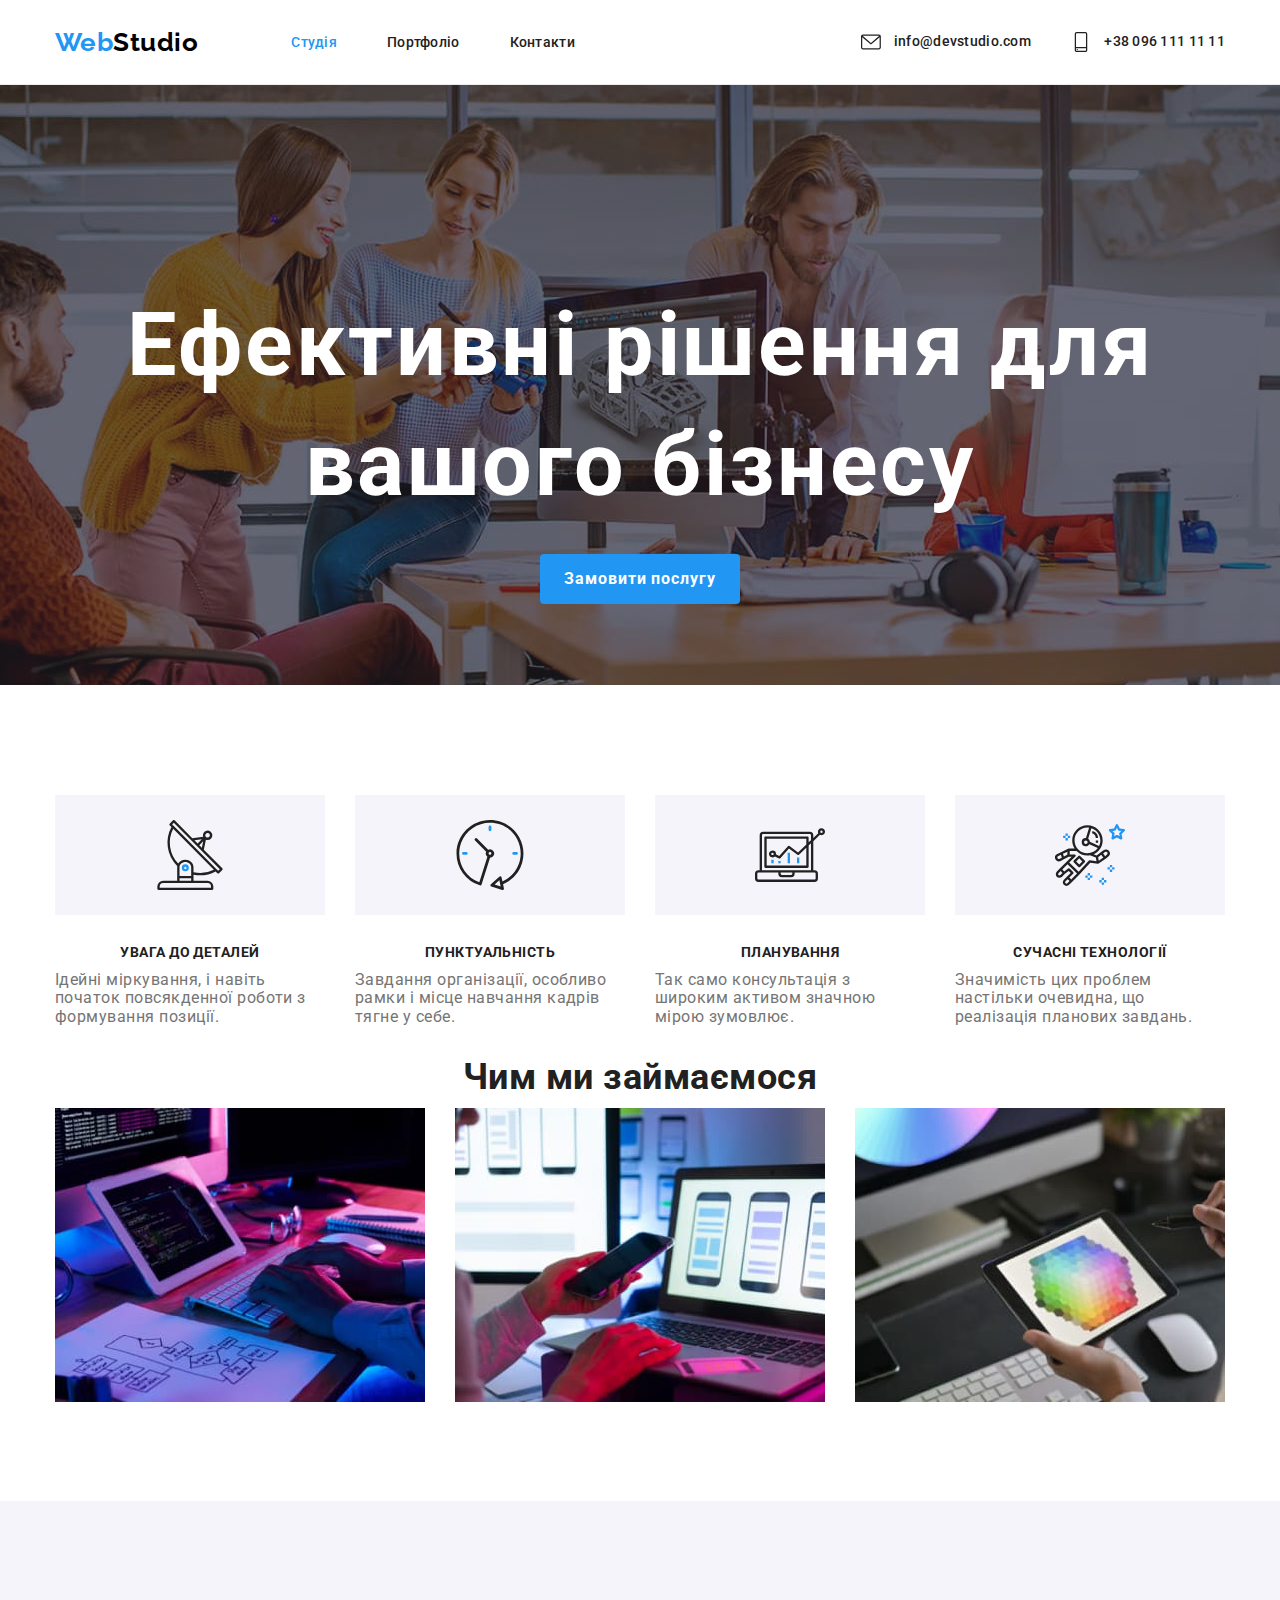
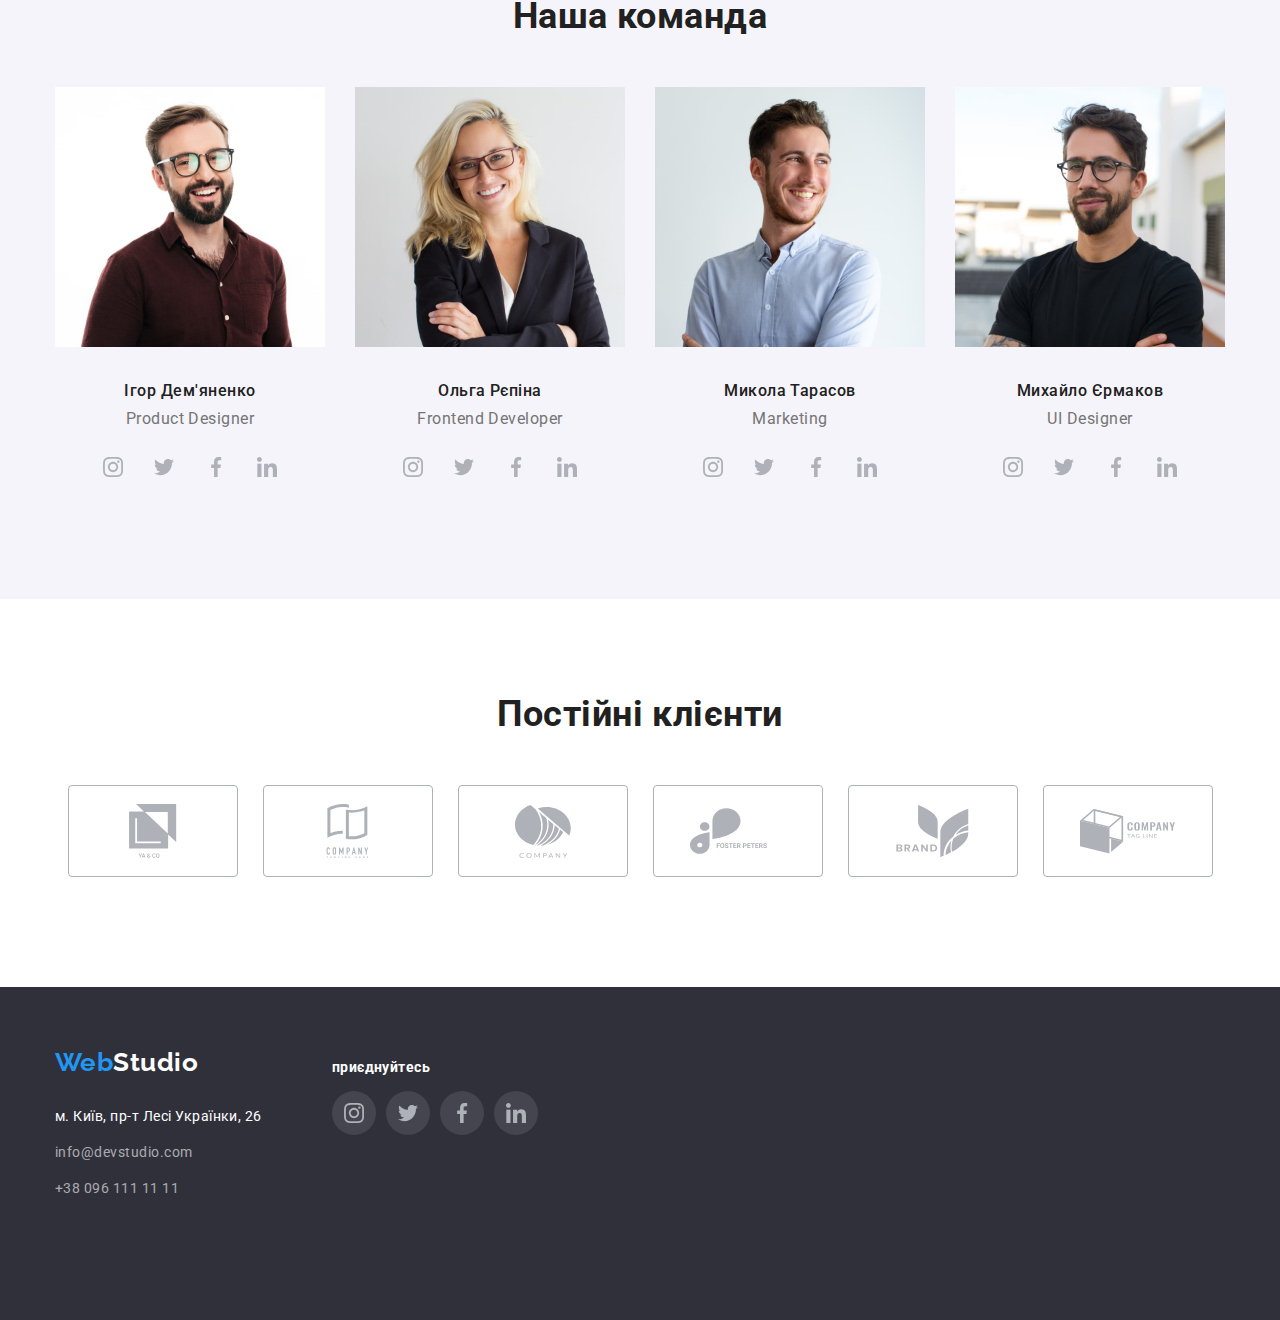
==== index.html @ b3a4cdea "add svg" ====
<!DOCTYPE html>
<html lang="uk">
  <head>
    <meta charset="UTF-8" />
    <meta name="viewport" content="width=device-width, initial-scale=1.0" />
    <title>home work 2</title>
    <link
      href="https://fonts.googleapis.com/css2?family=Raleway:wght@700&family=Roboto:wght@400;500;700;900&display=swap"
      rel="stylesheet"
    />
    <link
      rel="stylesheet"
      href="https://cdnjs.cloudflare.com/ajax/libs/modern-normalize/2.0.0/modern-normalize.min.css"
    />
    <link rel="stylesheet" href="./css/styles.css" />
  </head>
  <body>
    <header class="header">
      <div class="container">
        <nav class="site-nav">
          <a href="./index.html" lang="en" class="header-logo ref"
            ><span class="accent">Web</span>Studio</a
          >
          <ul class="nav-list">
            <li class="list item"><a href="./index.html" class="current-link ref">Студія</a></li>
            <li class="list item"><a href="./portfolio.html" class="link ref">Портфоліо</a></li>
            <li class="list item"><a href="" class="link ref">Контакти</a></li>
          </ul>
        </nav>
        <ul class="site-address">
          <li class="list item">
            <a href="mailto:example@mail.ua" class="address-link ref">
              <svg class="link-icon"><use href="./images/symbol-defs.svg#icon-envelope"></use></svg>
              info@devstudio.com
            </a>
          </li>
          <li class="list item">
            <a href="tel:+14251234563" class="address-link ref">
              <svg class="link-icon">
                <use href="./images/symbol-defs.svg#icon-smartphone"></use>
              </svg>
              +38 096 111 11 11
            </a>
          </li>
        </ul>
      </div>
    </header>
    <main>
      <section class="hero overlay">
        <div class="hero-title container">
          <h1>
            Ефективні рішення для<br />
            вашого бізнесу
          </h1>
          <button type="button" class="button">Замовити послугу</button>
        </div>
      </section>
      <section class="features">
        <div class="container section">
          <ul class="features-list">
            <li class="list item detail">
              <h3 class="title">УВАГА ДО ДЕТАЛЕЙ</h3>
              <p>Ідейні міркування, і навіть початок повсякденної роботи з формування позиції.</p>
            </li>
            <li class="list item punctuality">
              <h3 class="title">ПУНКТУАЛЬНІСТЬ</h3>
              <p>Завдання організації, особливо рамки і місце навчання кадрів тягне у себе.</p>
            </li>
            <li class="list item planning">
              <h3 class="title">ПЛАНУВАННЯ</h3>
              <p>Так само консультація з широким активом значною мірою зумовлює.</p>
            </li>
            <li class="list item technologies">
              <h3 class="title">СУЧАСНІ ТЕХНОЛОГІЇ</h3>
              <p>Значимість цих проблем настільки очевидна, що реалізація планових завдань.</p>
            </li>
          </ul>
          <h2 class="title">Чим ми займаємося</h2>
          <div class="doing">
            <ul class="doing-list">
              <li class="list doing-item">
                <img src="./images/box_1.jpg" alt="робоче мычце за компютером" width="370" />
              </li>
              <li class="list doing-item">
                <img src="./images/box_2.jpg" alt="фото ноутбука" width="370" />
              </li>
              <li class="list doing-item">
                <img src="./images/box_3.jpg" alt="фото планшету" width="370" />
              </li>
            </ul>
          </div>
        </div>
      </section>
      <section class="team">
        <div class="container section">
          <h2 class="title">Наша команда</h2>
          <ul class="team-list">
            <li class="list item">
              <img src="./images/demianchenco.jpg" alt="фото людини" width="270" />
              <h3>Ігор Дем'яненко</h3>
              <p>Product Designer</p>
              <ul class="social-list">
                <li class="social-link list">
                  <svg class="link-icon">
                    <use href="./images/symbol-defs.svg#icon-instagram"></use>
                  </svg>
                  <a href=""></a>
                </li>
                <li class="social-link list">
                  <svg class="link-icon">
                    <use href="./images/symbol-defs.svg#icon-twitter"></use>
                  </svg>
                  <a href=""></a>
                </li>
                <li class="social-link list">
                  <svg class="link-icon">
                    <use href="./images/symbol-defs.svg#icon-facebook"></use>
                  </svg>
                  <a href=""></a>
                </li>
                <li class="social-link list">
                  <svg class="link-icon">
                    <use href="./images/symbol-defs.svg#icon-linkedin"></use>
                  </svg>
                  <a href=""></a>
                </li>
              </ul>
            </li>
            <li class="list item">
              <img src="./images/repina.jpg" alt="фото людини" width="270" />
              <h3>Ольга Рєпіна</h3>
              <p>Frontend Developer</p>
              <ul class="social-list">
                <li class="social-link list">
                  <svg class="link-icon">
                    <use href="./images/symbol-defs.svg#icon-instagram"></use>
                  </svg>
                  <a href=""></a>
                </li>
                <li class="social-link list">
                  <svg class="link-icon">
                    <use href="./images/symbol-defs.svg#icon-twitter"></use>
                  </svg>
                  <a href=""></a>
                </li>
                <li class="social-link list">
                  <svg class="link-icon">
                    <use href="./images/symbol-defs.svg#icon-facebook"></use>
                  </svg>
                  <a href=""></a>
                </li>
                <li class="social-link list">
                  <svg class="link-icon">
                    <use href="./images/symbol-defs.svg#icon-linkedin"></use>
                  </svg>
                  <a href=""></a>
                </li>
              </ul>
            </li>
            <li class="list item">
              <img src="./images/tarasov.jpg" alt="фото людини" width="270" />
              <h3>Микола Тарасов</h3>
              <p>Marketing</p>
              <ul class="social-list">
                <li class="social-link list">
                  <svg class="link-icon">
                    <use href="./images/symbol-defs.svg#icon-instagram"></use>
                  </svg>
                  <a href=""></a>
                </li>
                <li class="social-link list">
                  <svg class="link-icon">
                    <use href="./images/symbol-defs.svg#icon-twitter"></use>
                  </svg>
                  <a href=""></a>
                </li>
                <li class="social-link list">
                  <svg class="link-icon">
                    <use href="./images/symbol-defs.svg#icon-facebook"></use>
                  </svg>
                  <a href=""></a>
                </li>
                <li class="social-link list">
                  <svg class="link-icon">
                    <use href="./images/symbol-defs.svg#icon-linkedin"></use>
                  </svg>
                  <a href=""></a>
                </li>
              </ul>
            </li>
            <li class="list item">
              <img src="./images/ermakov.jpg" alt="фото людини" width="270" />
              <h3>Михайло Єрмаков</h3>
              <p>UI Designer</p>
              <ul class="social-list">
                <li class="social-link list">
                  <svg class="link-icon">
                    <use href="./images/symbol-defs.svg#icon-instagram"></use>
                  </svg>
                  <a href=""></a>
                </li>
                <li class="social-link list">
                  <svg class="link-icon">
                    <use href="./images/symbol-defs.svg#icon-twitter"></use>
                  </svg>
                  <a href=""></a>
                </li>
                <li class="social-link list">
                  <svg class="link-icon">
                    <use href="./images/symbol-defs.svg#icon-facebook"></use>
                  </svg>
                  <a href=""></a>
                </li>
                <li class="social-link list">
                  <svg class="link-icon">
                    <use href="./images/symbol-defs.svg#icon-linkedin"></use>
                  </svg>
                  <a href=""></a>
                </li>
              </ul>
            </li>
          </ul>
        </div>
      </section>
      <section class="clients">
        <div class="container section">
          <h2 class="title">Постійні клієнти</h2>
          <ul class="clients-list">
            <li class="client list">
              <div class="box">
                <svg class="client-icon">
                  <use href="./images/symbol-defs.svg#icon-client_1"></use>
                </svg>
              </div>
            </li>
            <li class="client list">
              <div class="box">
                <svg class="client-icon">
                  <use href="./images/symbol-defs.svg#icon-client_2"></use>
                </svg>
              </div>
            </li>
            <li class="client list">
              <div class="box">
                <svg class="client-icon">
                  <use href="./images/symbol-defs.svg#icon-client_3"></use>
                </svg>
              </div>
            </li>
            <li class="client list">
              <div class="box">
                <svg class="client-icon">
                  <use href="./images/symbol-defs.svg#icon-client_4"></use>
                </svg>
              </div>
            </li>
            <li class="client list">
              <div class="box">
                <svg class="client-icon">
                  <use href="./images/symbol-defs.svg#icon-client_5"></use>
                </svg>
              </div>
            </li>
            <li class="client list">
              <div class="box">
                <svg class="client-icon">
                  <use href="./images/symbol-defs.svg#icon-client_6"></use>
                </svg>
              </div>
            </li>
          </ul>
        </div>
      </section>
    </main>
    <footer class="footer">
      <div class="container footer-container">
        <div>
          <a href="./index.html" lang="en" class="footer-logo ref"
            ><span class="accent">Web</span>Studio</a
          >
          <address class="address">
            <ul class="address-list">
              <li class="list item">м. Київ, пр-т Лесі Українки, 26</li>
              <li class="list item">
                <a href="mailto:info@devstudio.com" class="link ref">info@devstudio.com</a>
              </li>
              <li class="list item">
                <a href="tel:+380961111111" class="link ref">+38 096 111 11 11</a>
              </li>
            </ul>
          </address>
        </div>
        <div class="connetion-links">
          <h2 class="title">приєднуйтесь</h2>
          <ul class="connection-list">
            <li class="connection-link list">
              <svg class="connection-icon">
                <use href="./images/symbol-defs.svg#icon-instagram"></use>
              </svg>
              <a href=""></a>
            </li>
            <li class="connection-link list">
              <svg class="connection-icon">
                <use href="./images/symbol-defs.svg#icon-twitter"></use>
              </svg>
              <a href=""></a>
            </li>
            <li class="connection-link list">
              <svg class="connection-icon">
                <use href="./images/symbol-defs.svg#icon-facebook"></use>
              </svg>
              <a href=""></a>
            </li>
            <li class="connection-link list">
              <svg class="connection-icon">
                <use href="./images/symbol-defs.svg#icon-linkedin"></use>
              </svg>
              <a href=""></a>
            </li>
          </ul>
        </div>
      </div>
    </footer>
  </body>
</html>
---- css/styles.css ----
/* колір Заголовків #212121; */
/* колір тексту #757575; */
/* додатковий колір тексту #FFFFFF; */
/* колір акценту #2196F3; */

/* колір бекграунду #FFFFFF; */
/* додатковий колір бекграунду #F5F4FA; */
/* колір  хедер/футер #2F303A; */

:root {
  --title-text-color: #212121;
  --text-color: #757575;
  --accent-color: #2196f3;
  --white-text-color: #ffffff;

  --background-color: #ffffff;
  --background-grey-color: #f5f4fa;
  --background-dark-color: #2f303a;
}

.list {
  list-style: none;
}

.ref {
  text-decoration: none;
}

body {
  color: var(--text-color);
  font-family: Roboto, sans-serif;
  font-weight: 400;
  letter-spacing: 0.03em;
}

/* -------Common------- */

.container {
  width: 1200px;
  padding-left: 15px;
  padding-right: 15px;
  margin: auto;
}
.section {
  padding-top: 94px;
  padding-bottom: 94px;
}

.accent {
  color: var(--accent-color);
}

.title {
  color: var(--title-text-color);
  font-weight: 700;
  font-size: 36px;
  line-height: 1.17;
}

/* -------Header------- */

.header {
  border-bottom: 1px solid #ececec;
}

.header .container {
  display: flex;
  justify-content: space-between;
}

.header-logo {
  margin-right: 93px;
  color: #000000;
  font-family: Raleway, sans-serif;
  font-weight: 700;
  font-size: 26px;
  line-height: 1.17;
}

.site-nav {
  display: flex;
  align-items: center;
}

.header .nav-list {
  display: flex;
  margin-top: 0px;
  margin-bottom: 0px;
  padding-left: 0px;
}

.header .nav-list .item:not(:last-child) {
  margin-right: 50px;
}

.header .link,
.header .current-link,
.header .address-link {
  display: block;
  padding-top: 32px;
  padding-bottom: 32px;
}

.header .site-address {
  display: flex;
  margin-top: 0px;
  margin-bottom: 0px;
  padding-left: 0px;
  align-items: center;
}

.header .site-address .item:not(:last-child) {
  margin-right: 40px;
}

.site-nav .link,
.address-link {
  color: var(--title-text-color);
  font-weight: 500;
  font-size: 14px;
  line-height: 1.17;
  letter-spacing: 0.02em;
}

.link-icon {
  vertical-align: middle;
}

.site-nav .current-link {
  color: var(--accent-color);
  font-weight: 500;
  font-size: 14px;
  line-height: 1.17;
  letter-spacing: 0.02em;
}

.header .site-address .contact {
  display: flex;
  justify-content: center;
  align-items: center;
  font-size: 14px;
  font-weight: 500;
  line-height: 16px;
  letter-spacing: 0.02em;
  text-align: left;
  color: #757575;
}

.header .site-address .link-icon {
  margin-right: 10px;
  fill: currentColor;
}

.site-nav .link:hover,
.site-nav .link:focus,
.address-link:hover,
.address-link:focus {
  color: var(--accent-color);
}

/* -------Footer------- */

footer {
  background-color: var(--background-dark-color);
}

.footer-logo {
  display: block;
  padding-top: 60px;
  padding-bottom: 28px;
  color: var(--white-text-color);
  font-family: Raleway, sans-serif;
  font-weight: 700;
  font-size: 26px;
  line-height: 1.17;
}

.address {
  padding-bottom: 60px;
  color: var(--white-text-color);
  font-style: normal;
  font-weight: 400;
  font-size: 14px;
  line-height: 1.7;
}

.address .address-list {
  padding-left: 0px;
  margin-top: 0px;
  margin-bottom: 60px;
}

.address .address-list .item:not(:last-child) {
  margin-bottom: 12px;
}

.address .link {
  color: rgba(255, 255, 255, 0.6);
}

.address .link:hover,
.address .link:focus {
  color: var(--accent-color);
}

.footer-container {
  display: flex;
}

.footer .connetion-links {
  margin-top: 72px;
  margin-left: 70px;
}

.footer .title {
  margin-top: 0px;
  margin-bottom: 20x;
  font-size: 14px;
  font-weight: 700;
  line-height: 16px;
  letter-spacing: 0.03em;
  color: var(--white-text-color);
}

.footer .connection-list {
  display: flex;
  justify-content: space-around;
  padding-left: 0px;
}

.footer .connection-link {
  display: flex;
  width: 44px;
  height: 44px;
  border-radius: 50%;
  justify-content: center;
  align-items: center;
  background-color: #ffffff1a;
  fill: #afb1b8;
}

.footer .connection-list .connection-link:not(:last-child) {
  margin-right: 10px;
}

.footer .connection-icon {
  width: 20px;
  height: 20px;
}

.footer .connection-link:hover {
  background-color: var(--accent-color);
  fill: white;
}

/* -------Main Index--------- */

.hero {
  color: var(--white-text-color);
  background-color: var(--background-dark-color);
  font-weight: 900;
  font-size: 44px;
  line-height: 1.36;
  letter-spacing: 0.06em;
  text-align: center;
}

.overlay {
  height: 600px;
  max-width: 1600px;
  margin-left: auto;
  margin-right: auto;
  background-repeat: no-repeat;
  background-size: cover;
  background-position: center;
  background-image: linear-gradient(to right, rgba(47, 48, 58, 0.4), rgba(47, 48, 58, 0.4)),
    url('../images/head.jpg');
  background-color: var(--background-dark-color);
  background-repeat: no-repeat;
  background-size: cover;
  background-position: center;
}

.hero h1 {
  margin-top: 0px;
  margin-bottom: 0px;
}
.hero .hero-title {
  padding-top: 200px;
}

.hero .button {
  min-width: 200px;
  min-height: 50px;
  border-radius: 4px;
  margin-top: 30px;
  margin-bottom: 200px;
  color: var(--white-text-color);
  background-color: var(--accent-color);
  cursor: pointer;
  font-weight: 700;
  font-size: 16px;
  line-height: 1.88;
  letter-spacing: 0.06em;
  text-align: center;
  border: none;
}

/* Feautures section */

.features > .container .title {
  margin-top: 30px;
  margin-bottom: 10px;
  color: var(--title-text-color);
  font-weight: 700;
  font-size: 36px;
  line-height: 1.17;
  text-align: center;
}

.features h3 {
  margin-top: 0px;
  margin-bottom: 0px;
}

.features .features-list {
  display: flex;
  padding-left: 0px;
}

.features .item {
  width: calc((100% - 90px) / 4);
  margin-right: 30px;
  margin-bottom: 0px;
  border-radius: 4px;
}

.features .item::before {
  display: block;
  content: '';
  height: 120px;
  background-position: center;
  background-repeat: no-repeat;
  background-color: var(--background-grey-color);
}

.detail::before {
  background-image: url('../images/antenna.svg');
}

.punctuality::before {
  background-image: url('../images/clock.svg');
}

.planning::before {
  background-image: url('../images/diagram.svg');
}

.technologies::before {
  background-image: url('../images/astronaut.svg');
}

.features .item:nth-child(4n) {
  margin-right: 0px;
}

.features .features-list .title {
  color: var(--title-text-color);
  font-weight: 700;
  font-size: 14px;
  line-height: 1.14;
  text-align: center;
}

.features .features-list p {
  margin-top: 10px;
  margin-bottom: 0px;
}

.features .doing .doing-list {
  display: flex;
  padding-left: 0px;
  margin-top: 0px;
  margin-bottom: 0px;
}

.features .doing-item:not(:last-child) {
  margin-right: 30px;
}

/* TEAM section */

.team {
  background-color: var(--background-grey-color);
}

.team .title {
  text-align: center;
  margin-bottom: 50px;
}

.team h2 {
  margin-top: 0px;
  margin-bottom: 0px;
}

.team h3 {
  color: var(--title-text-color);
  font-weight: 500;
  font-size: 16px;
  line-height: 1.19;
}

.team .team-list {
  display: flex;
  padding-left: 0px;
}

.team .team-list .item:not(:last-child) {
  margin-right: 30px;
}

.team .team-list h3 {
  margin-top: 30px;
  margin-bottom: 10px;
  text-align: center;
}

.team .team-list p {
  margin-top: 0px;
  margin-bottom: 16px;
  text-align: center;
}

.social-list {
  display: flex;
  justify-content: space-around;
  padding-left: 0px;
  margin-left: 32px;
  margin-right: 32px;
}

.social-link {
  display: flex;
  width: 44px;
  height: 44px;
  border-radius: 50%;
  justify-content: center;
  align-items: center;
  fill: #afb1b8;
}

.link-icon {
  width: 20px;
  height: 20px;
}

.social-link:hover {
  background-color: var(--accent-color);
  fill: white;
}

/* ----------Clients---------- */

.clients {
  text-align: center;
}

.clients .title {
  margin-top: 0px;
  margin-bottom: 50px;
}

.team h2 {
  margin-top: 0px;
  margin-bottom: 0px;
}

.clients-list {
  display: flex;
  padding-left: 0px;
  justify-content: space-around;
}

.client {
  display: flex;
  width: 170px;
  height: 92px;
  border-radius: 4px;
  border: 1px solid #afb1b8;
  justify-content: center;
  align-items: center;
  color: #afb1b8;
}

.client .box {
  width: 106px;
  height: 60px;
  display: flex;
  justify-content: center;
  align-items: center;
}

.client-icon {
  width: 90%;
  height: 90%;
  fill: currentColor
}

.client:hover,
.client:focus {
    color: var(--accent-color);
    border-color: var(--accent-color);
  }

/* -------Main Portfolio--------- */
.button {
  padding: 6px 22px;
  border-radius: 4px;
  color: var(--title-text-color);
  background-color: var(--background-grey-color);
  cursor: pointer;
  font-weight: 500;
  font-size: 16px;
  line-height: 1.63;
}

.button:hover {
  color: var(--white-text-color);
  background-color: var(--accent-color);
  font-weight: 500;
  font-size: 16px;
  line-height: 1.63;
}

.examples h1 {
  display: none;
}

.examples .title {
  color: var(--title-text-color);
  font-weight: 700;
  font-size: 18px;
  line-height: 2;
  letter-spacing: 0.06em;
  text-align: left;
}

.examples .buttons {
  display: flex;
  justify-content: center;
  align-items: flex-start;
  margin-top: 0px;
  margin-bottom: 50px;
  padding-left: 0px;
}

.examples > .buttons .item:not(:last-child) {
  margin-right: 8px;
}

.examples .projects {
  display: flex;
  flex-wrap: wrap;
  padding-left: 0px;
}

.examples > .projects .items {
  width: calc((100% - 60px) / 3);
  margin-right: 30px;
  margin-bottom: 30px;
}

.examples > .projects .items:nth-child(3n) {
  margin-right: 0px;
}

.examples > .projects .items:nth-last-child(-n + 3) {
  margin-bottom: 0px;
}

.examples > .projects .title {
  margin-top: 0px;
  margin-bottom: 0px;
}

.examples > .projects p {
  margin-top: 0px;
  margin-bottom: 0px;
}

.examples > .projects .box {
  padding: 20px 24px;
  border-left: 1px solid #ececec;
  border-right: 1px solid #ececec;
  border-bottom: 1px solid #ececec;
  border-top: 1px solid #ececec;
  align-items: center;
  margin-top: -6px;
}
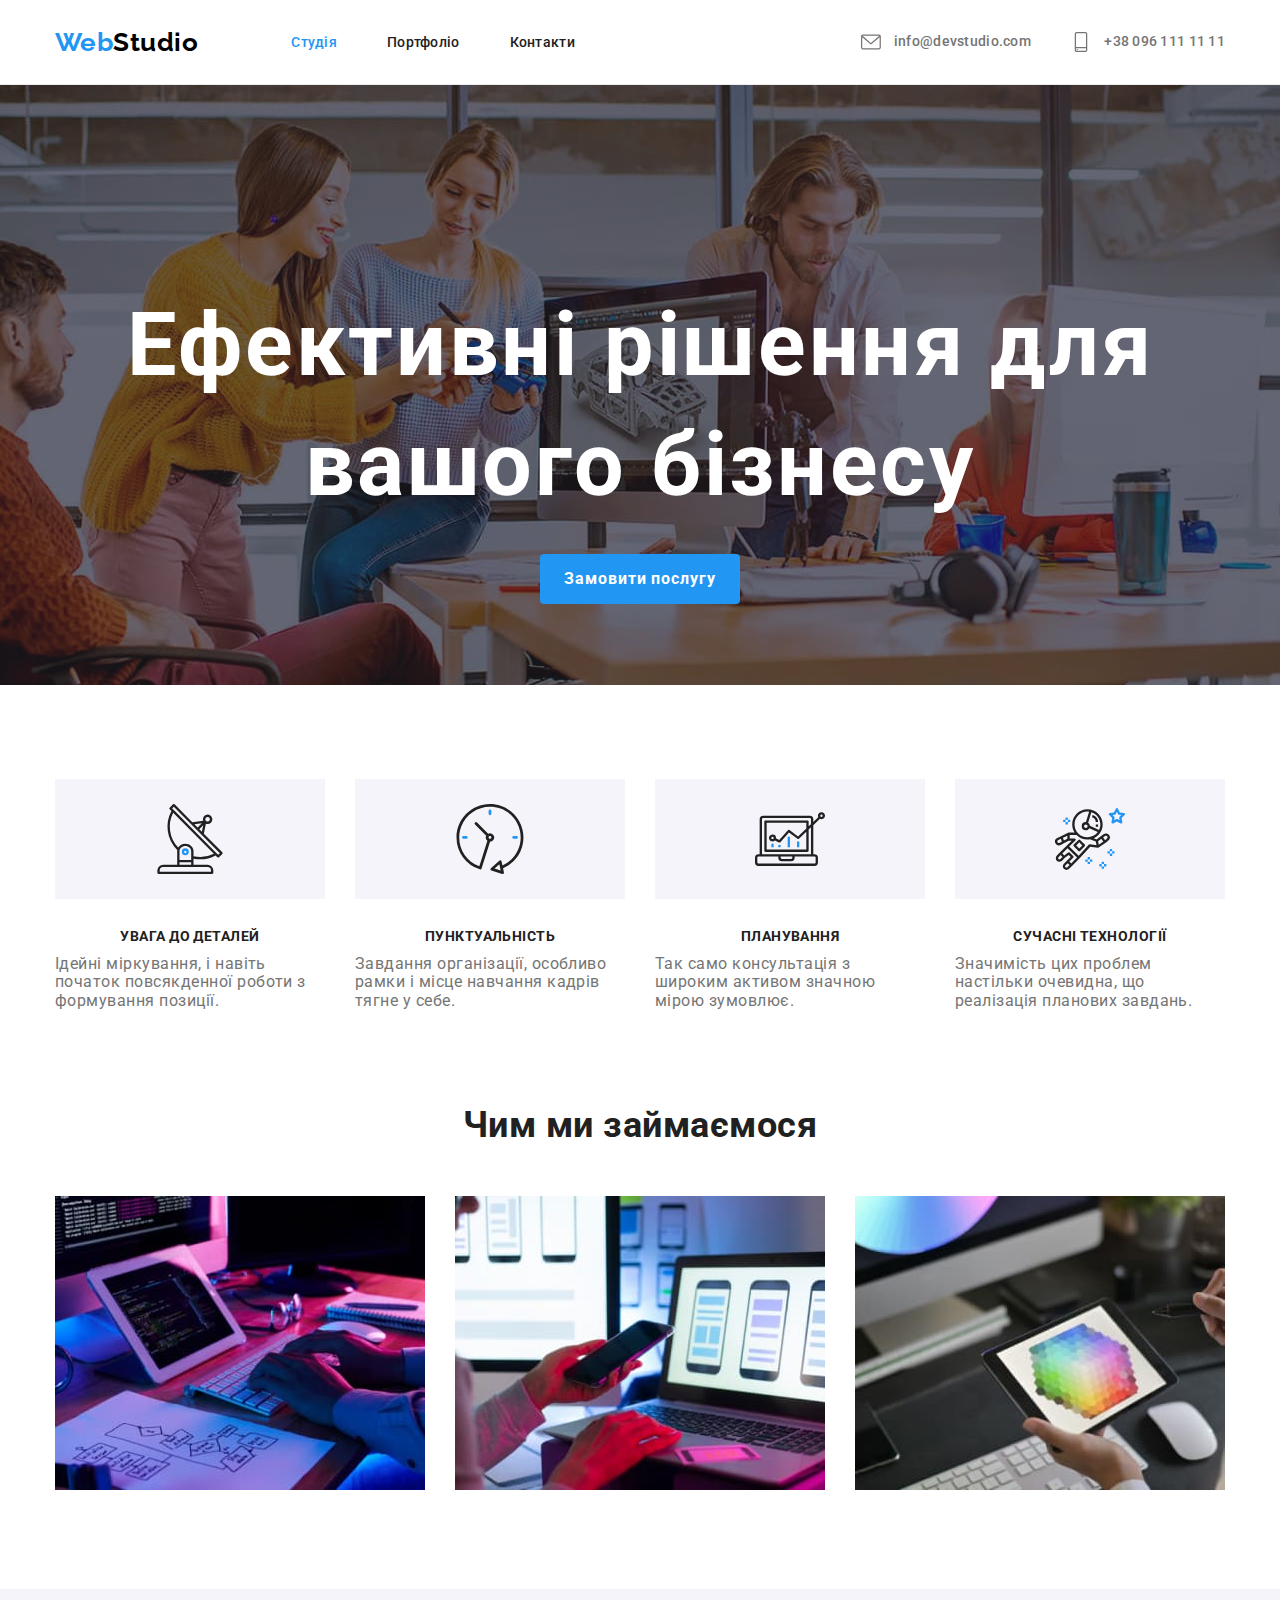
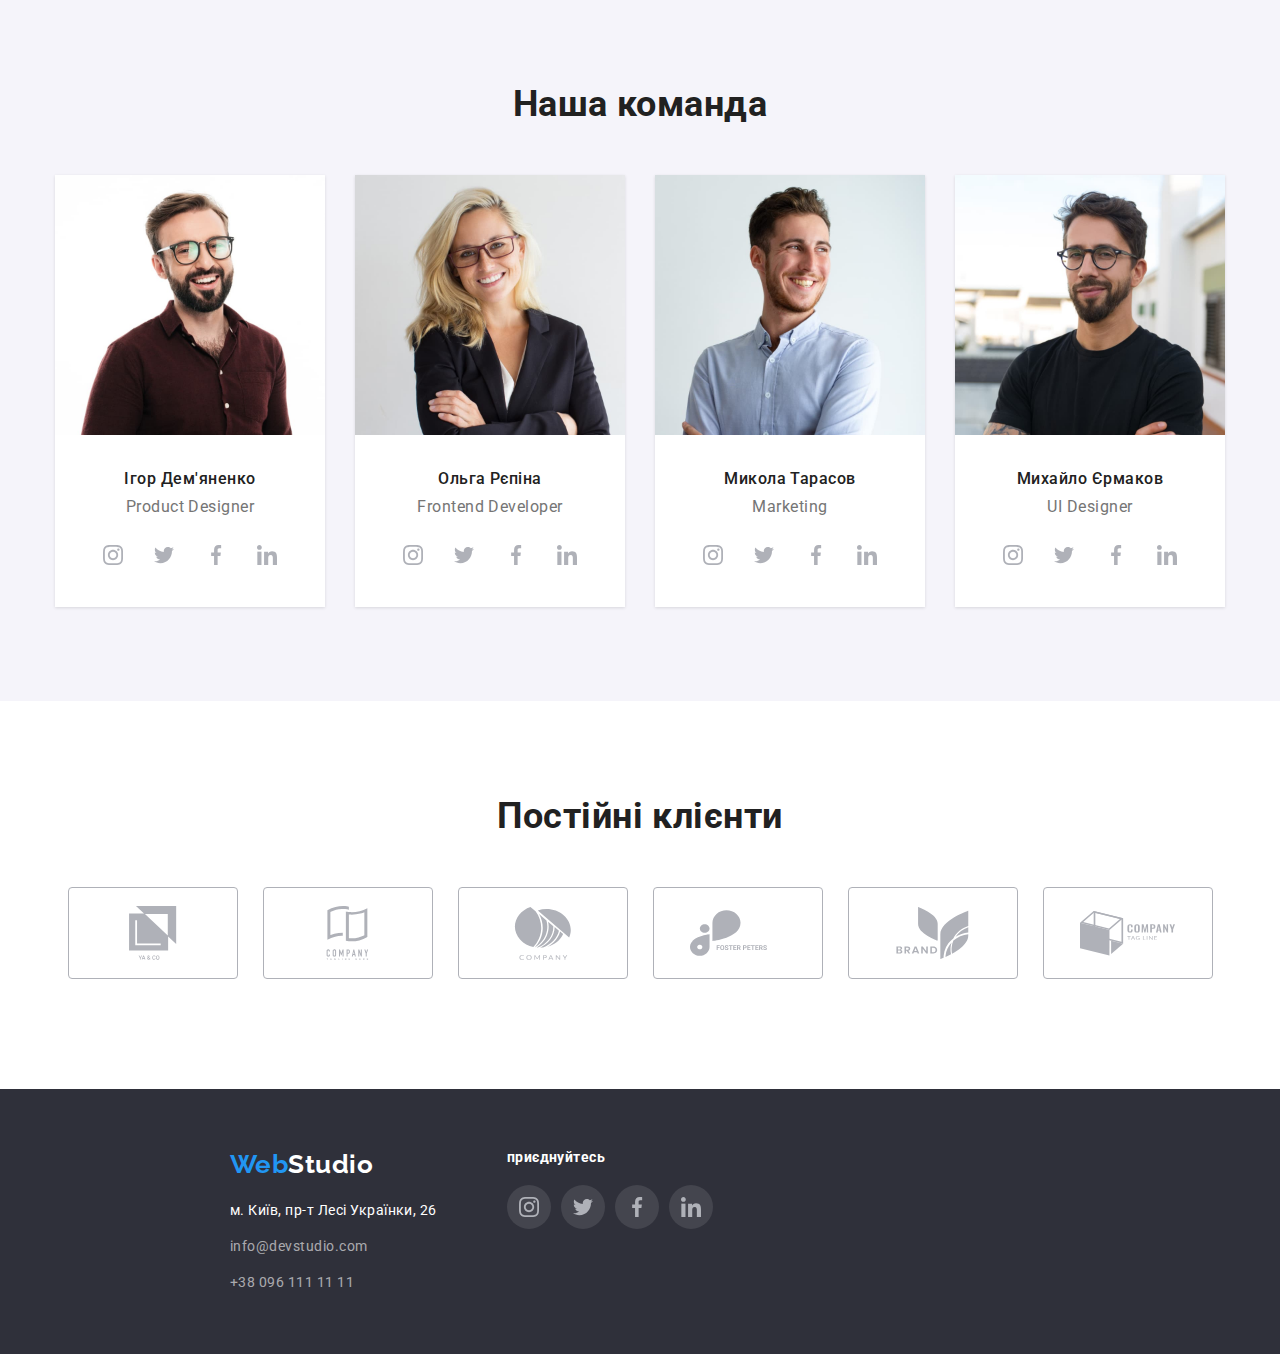
==== commit 5b49713f: "debug" ====
--- a/index.html
+++ b/index.html
@@ -55,7 +55,7 @@
           <button type="button" class="button">Замовити послугу</button>
         </div>
       </section>
-      <section class="features">
+      <section class="specifics">
         <div class="container section">
           <ul class="features-list">
             <li class="list item detail">
@@ -75,7 +75,11 @@
               <p>Значимість цих проблем настільки очевидна, що реалізація планових завдань.</p>
             </li>
           </ul>
-          <h2 class="title">Чим ми займаємося</h2>
+          </div>
+        </div>
+      <section class="features">
+        <div class="container section">
+            <h2 class="title">Чим ми займаємося</h2>
           <div class="doing">
             <ul class="doing-list">
               <li class="list doing-item">
@@ -88,8 +92,9 @@
                 <img src="./images/box_3.jpg" alt="фото планшету" width="370" />
               </li>
             </ul>
-          </div>
-        </div>
+        </div>
+      </section>
+        
       </section>
       <section class="team">
         <div class="container section">
@@ -101,28 +106,31 @@
               <p>Product Designer</p>
               <ul class="social-list">
                 <li class="social-link list">
-                  <svg class="link-icon">
-                    <use href="./images/symbol-defs.svg#icon-instagram"></use>
-                  </svg>
-                  <a href=""></a>
-                </li>
-                <li class="social-link list">
-                  <svg class="link-icon">
-                    <use href="./images/symbol-defs.svg#icon-twitter"></use>
-                  </svg>
-                  <a href=""></a>
-                </li>
-                <li class="social-link list">
-                  <svg class="link-icon">
-                    <use href="./images/symbol-defs.svg#icon-facebook"></use>
-                  </svg>
-                  <a href=""></a>
-                </li>
-                <li class="social-link list">
-                  <svg class="link-icon">
-                    <use href="./images/symbol-defs.svg#icon-linkedin"></use>
-                  </svg>
-                  <a href=""></a>
+                  <a class="link" href="">  
+                    <svg class="link-icon">
+                      <use href="./images/symbol-defs.svg#icon-instagram"></use>
+                    </svg>
+                  </a>
+                </li>
+                <li class="social-link list">
+                    <a class="link" href="">  
+                      <svg class="link-icon">
+                        <use href="./images/symbol-defs.svg#icon-twitter"></use>
+                      </svg>
+                    </a>
+                <li class="social-link list">
+                    <a class="link" href="">  
+                        <svg class="link-icon">
+                        <use href="./images/symbol-defs.svg#icon-facebook"></use>
+                        </svg>
+                    </a>
+                </li>
+                <li class="social-link list">
+                    <a class="link" href="">  
+                        <svg class="link-icon">
+                        <use href="./images/symbol-defs.svg#icon-linkedin"></use>
+                        </svg>
+                    </a>
                 </li>
               </ul>
             </li>
@@ -132,28 +140,31 @@
               <p>Frontend Developer</p>
               <ul class="social-list">
                 <li class="social-link list">
-                  <svg class="link-icon">
-                    <use href="./images/symbol-defs.svg#icon-instagram"></use>
-                  </svg>
-                  <a href=""></a>
-                </li>
-                <li class="social-link list">
-                  <svg class="link-icon">
-                    <use href="./images/symbol-defs.svg#icon-twitter"></use>
-                  </svg>
-                  <a href=""></a>
-                </li>
-                <li class="social-link list">
-                  <svg class="link-icon">
-                    <use href="./images/symbol-defs.svg#icon-facebook"></use>
-                  </svg>
-                  <a href=""></a>
-                </li>
-                <li class="social-link list">
-                  <svg class="link-icon">
-                    <use href="./images/symbol-defs.svg#icon-linkedin"></use>
-                  </svg>
-                  <a href=""></a>
+                  <a class="link" href="">  
+                    <svg class="link-icon">
+                      <use href="./images/symbol-defs.svg#icon-instagram"></use>
+                    </svg>
+                  </a>
+                </li>
+                <li class="social-link list">
+                    <a class="link" href="">  
+                      <svg class="link-icon">
+                        <use href="./images/symbol-defs.svg#icon-twitter"></use>
+                      </svg>
+                    </a>
+                <li class="social-link list">
+                    <a class="link" href="">  
+                        <svg class="link-icon">
+                        <use href="./images/symbol-defs.svg#icon-facebook"></use>
+                        </svg>
+                    </a>
+                </li>
+                <li class="social-link list">
+                    <a class="link" href="">  
+                        <svg class="link-icon">
+                        <use href="./images/symbol-defs.svg#icon-linkedin"></use>
+                        </svg>
+                    </a>
                 </li>
               </ul>
             </li>
@@ -163,28 +174,31 @@
               <p>Marketing</p>
               <ul class="social-list">
                 <li class="social-link list">
-                  <svg class="link-icon">
-                    <use href="./images/symbol-defs.svg#icon-instagram"></use>
-                  </svg>
-                  <a href=""></a>
-                </li>
-                <li class="social-link list">
-                  <svg class="link-icon">
-                    <use href="./images/symbol-defs.svg#icon-twitter"></use>
-                  </svg>
-                  <a href=""></a>
-                </li>
-                <li class="social-link list">
-                  <svg class="link-icon">
-                    <use href="./images/symbol-defs.svg#icon-facebook"></use>
-                  </svg>
-                  <a href=""></a>
-                </li>
-                <li class="social-link list">
-                  <svg class="link-icon">
-                    <use href="./images/symbol-defs.svg#icon-linkedin"></use>
-                  </svg>
-                  <a href=""></a>
+                  <a class="link" href="">  
+                    <svg class="link-icon">
+                      <use href="./images/symbol-defs.svg#icon-instagram"></use>
+                    </svg>
+                  </a>
+                </li>
+                <li class="social-link list">
+                    <a class="link" href="">  
+                      <svg class="link-icon">
+                        <use href="./images/symbol-defs.svg#icon-twitter"></use>
+                      </svg>
+                    </a>
+                <li class="social-link list">
+                    <a class="link" href="">  
+                        <svg class="link-icon">
+                        <use href="./images/symbol-defs.svg#icon-facebook"></use>
+                        </svg>
+                    </a>
+                </li>
+                <li class="social-link list">
+                    <a class="link" href="">  
+                        <svg class="link-icon">
+                        <use href="./images/symbol-defs.svg#icon-linkedin"></use>
+                        </svg>
+                    </a>
                 </li>
               </ul>
             </li>
@@ -194,28 +208,31 @@
               <p>UI Designer</p>
               <ul class="social-list">
                 <li class="social-link list">
-                  <svg class="link-icon">
-                    <use href="./images/symbol-defs.svg#icon-instagram"></use>
-                  </svg>
-                  <a href=""></a>
-                </li>
-                <li class="social-link list">
-                  <svg class="link-icon">
-                    <use href="./images/symbol-defs.svg#icon-twitter"></use>
-                  </svg>
-                  <a href=""></a>
-                </li>
-                <li class="social-link list">
-                  <svg class="link-icon">
-                    <use href="./images/symbol-defs.svg#icon-facebook"></use>
-                  </svg>
-                  <a href=""></a>
-                </li>
-                <li class="social-link list">
-                  <svg class="link-icon">
-                    <use href="./images/symbol-defs.svg#icon-linkedin"></use>
-                  </svg>
-                  <a href=""></a>
+                  <a class="link" href="">  
+                    <svg class="link-icon">
+                      <use href="./images/symbol-defs.svg#icon-instagram"></use>
+                    </svg>
+                  </a>
+                </li>
+                <li class="social-link list">
+                    <a class="link" href="">  
+                      <svg class="link-icon">
+                        <use href="./images/symbol-defs.svg#icon-twitter"></use>
+                      </svg>
+                    </a>
+                <li class="social-link list">
+                    <a class="link" href="">  
+                        <svg class="link-icon">
+                        <use href="./images/symbol-defs.svg#icon-facebook"></use>
+                        </svg>
+                    </a>
+                </li>
+                <li class="social-link list">
+                    <a class="link" href="">  
+                        <svg class="link-icon">
+                        <use href="./images/symbol-defs.svg#icon-linkedin"></use>
+                        </svg>
+                    </a>
                 </li>
               </ul>
             </li>
@@ -291,33 +308,38 @@
           </address>
         </div>
         <div class="connetion-links">
-          <h2 class="title">приєднуйтесь</h2>
-          <ul class="connection-list">
-            <li class="connection-link list">
-              <svg class="connection-icon">
-                <use href="./images/symbol-defs.svg#icon-instagram"></use>
-              </svg>
-              <a href=""></a>
-            </li>
-            <li class="connection-link list">
-              <svg class="connection-icon">
-                <use href="./images/symbol-defs.svg#icon-twitter"></use>
-              </svg>
-              <a href=""></a>
-            </li>
-            <li class="connection-link list">
-              <svg class="connection-icon">
-                <use href="./images/symbol-defs.svg#icon-facebook"></use>
-              </svg>
-              <a href=""></a>
-            </li>
-            <li class="connection-link list">
-              <svg class="connection-icon">
-                <use href="./images/symbol-defs.svg#icon-linkedin"></use>
-              </svg>
-              <a href=""></a>
-            </li>
-          </ul>
+          <p class="title">приєднуйтесь</p>
+          <ul class="social-links">
+            <li class="social-link list">
+              <a class="link" href="">  
+                <svg class="link-icon">
+                  <use href="./images/symbol-defs.svg#icon-instagram"></use>
+                </svg>
+              </a>
+            </li>
+            <li class="social-link list">
+                <a class="link" href="">  
+                  <svg class="link-icon">
+                    <use href="./images/symbol-defs.svg#icon-twitter"></use>
+                  </svg>
+                </a>
+            <li class="social-link list">
+                <a class="link" href="">  
+                    <svg class="link-icon">
+                    <use href="./images/symbol-defs.svg#icon-facebook"></use>
+                    </svg>
+                </a>
+            </li>
+            <li class="social-link list">
+                <a class="link" href="">  
+                    <svg class="link-icon">
+                    <use href="./images/symbol-defs.svg#icon-linkedin"></use>
+                    </svg>
+                </a>
+            </li>
+          </ul>
+        </li>
+      </ul>
         </div>
       </div>
     </footer>
--- a/css/styles.css
+++ b/css/styles.css
@@ -107,20 +107,29 @@
   margin-bottom: 0px;
   padding-left: 0px;
   align-items: center;
+
 }
 
 .header .site-address .item:not(:last-child) {
   margin-right: 40px;
 }
 
-.site-nav .link,
+
 .address-link {
-  color: var(--title-text-color);
+  color: var(--text-color);
   font-weight: 500;
   font-size: 14px;
   line-height: 1.17;
   letter-spacing: 0.02em;
 }
+
+.site-nav .link {
+    color: var(--title-text-color);
+    font-weight: 500;
+    font-size: 14px;
+    line-height: 1.17;
+    letter-spacing: 0.02em;
+  }
 
 .link-icon {
   vertical-align: middle;
@@ -162,12 +171,16 @@
 
 footer {
   background-color: var(--background-dark-color);
+  padding-top: 60px;
+  padding-bottom: 60px;
+  padding-left: 215px;
 }
 
 .footer-logo {
   display: block;
-  padding-top: 60px;
-  padding-bottom: 28px;
+  /* padding-top: 60px;
+  padding-bottom: 28px; */
+  margin-bottom: 20px;
   color: var(--white-text-color);
   font-family: Raleway, sans-serif;
   font-weight: 700;
@@ -176,7 +189,7 @@
 }
 
 .address {
-  padding-bottom: 60px;
+  /* padding-bottom: 60px; */
   color: var(--white-text-color);
   font-style: normal;
   font-weight: 400;
@@ -185,9 +198,10 @@
 }
 
 .address .address-list {
-  padding-left: 0px;
-  margin-top: 0px;
-  margin-bottom: 60px;
+  padding: 0px;
+  margin-top: 0px;
+  margin-bottom: 0px;
+  /* margin-bottom: 60px; */
 }
 
 .address .address-list .item:not(:last-child) {
@@ -208,13 +222,14 @@
 }
 
 .footer .connetion-links {
-  margin-top: 72px;
+  /* margin-top: 72px; */
   margin-left: 70px;
 }
 
 .footer .title {
   margin-top: 0px;
-  margin-bottom: 20x;
+  margin-bottom: 20px;
+  padding: 0px;
   font-size: 14px;
   font-weight: 700;
   line-height: 16px;
@@ -222,31 +237,42 @@
   color: var(--white-text-color);
 }
 
-.footer .connection-list {
-  display: flex;
-  justify-content: space-around;
+.footer .social-links {
+  display: flex;
+  justify-content: space-between;
   padding-left: 0px;
+  margin: 0px;
 }
 
 .footer .connection-link {
-  display: flex;
   width: 44px;
   height: 44px;
-  border-radius: 50%;
-  justify-content: center;
-  align-items: center;
-  background-color: #ffffff1a;
-  fill: #afb1b8;
-}
-
-.footer .connection-list .connection-link:not(:last-child) {
+
+}
+
+.social-link .link {
+    width: 100%; 
+    height: 100%; 
+    display: flex;  
+    border-radius: 50%;
+    justify-content: center;
+    align-items: center;
+    background-color: #ffffff1a;
+    fill: #afb1b8;
+  }
+  
+
+.footer .social-link:not(:last-child) {
   margin-right: 10px;
 }
 
-.footer .connection-icon {
-  width: 20px;
-  height: 20px;
-}
+.footer .link-icon {
+    width: 20px;
+    height: 20px;
+  }
+
+
+
 
 .footer .connection-link:hover {
   background-color: var(--accent-color);
@@ -306,11 +332,92 @@
   border: none;
 }
 
+/* specifics section */
+
+
+.specifics > .container .title {
+    margin-top: 30px;
+    margin-bottom: 10px;
+    color: var(--title-text-color);
+    font-weight: 700;
+    font-size: 36px;
+    line-height: 1.17;
+    text-align: center;
+  }
+
+.specifics .features-list {
+    display: flex;
+    padding-left: 0px;
+    margin: 0px;
+  }
+
+  
+
+.specifics .item {
+    width: calc((100% - 90px) / 4);
+    margin-right: 30px;
+    margin-bottom: 0px;
+    border-radius: 4px;
+  }
+  
+.specifics .item::before {
+    display: block;
+    content: '';
+    height: 120px;
+    background-position: center;
+    background-repeat: no-repeat;
+    background-color: var(--background-grey-color);
+  }
+  
+  .detail::before {
+    background-image: url('../images/antenna.svg');
+  }
+  
+  .punctuality::before {
+    background-image: url('../images/clock.svg');
+  }
+  
+  .planning::before {
+    background-image: url('../images/diagram.svg');
+  }
+  
+  .technologies::before {
+    background-image: url('../images/astronaut.svg');
+  }
+  
+.specifics .item:nth-child(4n) {
+    margin-right: 0px;
+  }
+  
+.specifics .features-list .title {
+    color: var(--title-text-color);
+    font-weight: 700;
+    font-size: 14px;
+    line-height: 1.14;
+    text-align: center;
+  }
+  
+.specifics .features-list p {
+    margin-top: 10px;
+    margin-bottom: 0px;
+  }
+  
+.specifics .doing .doing-list {
+    display: flex;
+    padding-left: 0px;
+    margin-top: 0px;
+    margin-bottom: 0px;
+  }
+
 /* Feautures section */
 
+.features .container {
+    padding-top: 0px;
+}
+
 .features > .container .title {
-  margin-top: 30px;
-  margin-bottom: 10px;
+  margin-top: 0px;
+  margin-bottom: 50px;
   color: var(--title-text-color);
   font-weight: 700;
   font-size: 36px;
@@ -318,77 +425,20 @@
   text-align: center;
 }
 
-.features h3 {
-  margin-top: 0px;
-  margin-bottom: 0px;
-}
-
-.features .features-list {
-  display: flex;
-  padding-left: 0px;
-}
-
-.features .item {
-  width: calc((100% - 90px) / 4);
+.features h2, .features h3 {
+  margin-top: 0px;
+  margin-bottom: 0px;
+}
+
+
+
+.features .doing-item:not(:last-child) {
+  display: block;
   margin-right: 30px;
-  margin-bottom: 0px;
-  border-radius: 4px;
-}
-
-.features .item::before {
-  display: block;
-  content: '';
-  height: 120px;
-  background-position: center;
-  background-repeat: no-repeat;
-  background-color: var(--background-grey-color);
-}
-
-.detail::before {
-  background-image: url('../images/antenna.svg');
-}
-
-.punctuality::before {
-  background-image: url('../images/clock.svg');
-}
-
-.planning::before {
-  background-image: url('../images/diagram.svg');
-}
-
-.technologies::before {
-  background-image: url('../images/astronaut.svg');
-}
-
-.features .item:nth-child(4n) {
-  margin-right: 0px;
-}
-
-.features .features-list .title {
-  color: var(--title-text-color);
-  font-weight: 700;
-  font-size: 14px;
-  line-height: 1.14;
-  text-align: center;
-}
-
-.features .features-list p {
-  margin-top: 10px;
-  margin-bottom: 0px;
-}
-
-.features .doing .doing-list {
-  display: flex;
-  padding-left: 0px;
-  margin-top: 0px;
-  margin-bottom: 0px;
-}
-
-.features .doing-item:not(:last-child) {
-  margin-right: 30px;
 }
 
 /* TEAM section */
+
 
 .team {
   background-color: var(--background-grey-color);
@@ -413,15 +463,29 @@
 
 .team .team-list {
   display: flex;
-  padding-left: 0px;
-}
+  margin: 0px;
+  padding: 0px;
+}
+
+.team .team-list .item{
+    background-color: var(--white-text-color);
+    border-radius: 0px, 0px, 4px, 4px;
+    box-shadow: 0px 2px 1px 0px #00000033;
+    box-shadow: 0px 1px 1px 0px #00000024;
+    box-shadow: 0px 1px 3px 0px #0000001F;
+
+  }
 
 .team .team-list .item:not(:last-child) {
   margin-right: 30px;
 }
 
+.team-list img {
+    margin-bottom: 30px;
+}
+
 .team .team-list h3 {
-  margin-top: 30px;
+  margin-top: 0px;
   margin-bottom: 10px;
   text-align: center;
 }
@@ -435,15 +499,23 @@
 .social-list {
   display: flex;
   justify-content: space-around;
-  padding-left: 0px;
+  padding: 0px;
+  margin-bottom: 30px;
   margin-left: 32px;
   margin-right: 32px;
 }
 
 .social-link {
-  display: flex;
+  /* display: flex; */
   width: 44px;
   height: 44px;
+  
+}
+
+.social-link .link {
+  width: 100%; 
+  height: 100%; 
+  display: flex;  
   border-radius: 50%;
   justify-content: center;
   align-items: center;
@@ -455,7 +527,7 @@
   height: 20px;
 }
 
-.social-link:hover {
+.social-link .link:hover {
   background-color: var(--accent-color);
   fill: white;
 }
@@ -523,6 +595,7 @@
   font-weight: 500;
   font-size: 16px;
   line-height: 1.63;
+  border: 0px;
 }
 
 .button:hover {
@@ -544,7 +617,9 @@
   line-height: 2;
   letter-spacing: 0.06em;
   text-align: left;
-}
+  
+}
+
 
 .examples .buttons {
   display: flex;
@@ -553,6 +628,7 @@
   margin-top: 0px;
   margin-bottom: 50px;
   padding-left: 0px;
+  
 }
 
 .examples > .buttons .item:not(:last-child) {
@@ -563,33 +639,34 @@
   display: flex;
   flex-wrap: wrap;
   padding-left: 0px;
-}
-
-.examples > .projects .items {
+  margin: 0px;
+}
+
+.examples  .projects .items {
   width: calc((100% - 60px) / 3);
   margin-right: 30px;
   margin-bottom: 30px;
 }
 
-.examples > .projects .items:nth-child(3n) {
+.examples .projects .items:nth-child(3n) {
   margin-right: 0px;
 }
 
-.examples > .projects .items:nth-last-child(-n + 3) {
-  margin-bottom: 0px;
-}
-
-.examples > .projects .title {
-  margin-top: 0px;
-  margin-bottom: 0px;
-}
-
-.examples > .projects p {
-  margin-top: 0px;
-  margin-bottom: 0px;
-}
-
-.examples > .projects .box {
+.examples .projects .items:nth-last-child(-n + 3) {
+  margin-bottom: 0px;
+}
+
+.examples .projects .title {
+  margin-top: 0px;
+  margin-bottom: 0px;
+}
+
+.examples .projects p {
+  margin-top: 4px;
+  margin-bottom: 0px;
+}
+
+.examples .projects .box {
   padding: 20px 24px;
   border-left: 1px solid #ececec;
   border-right: 1px solid #ececec;
